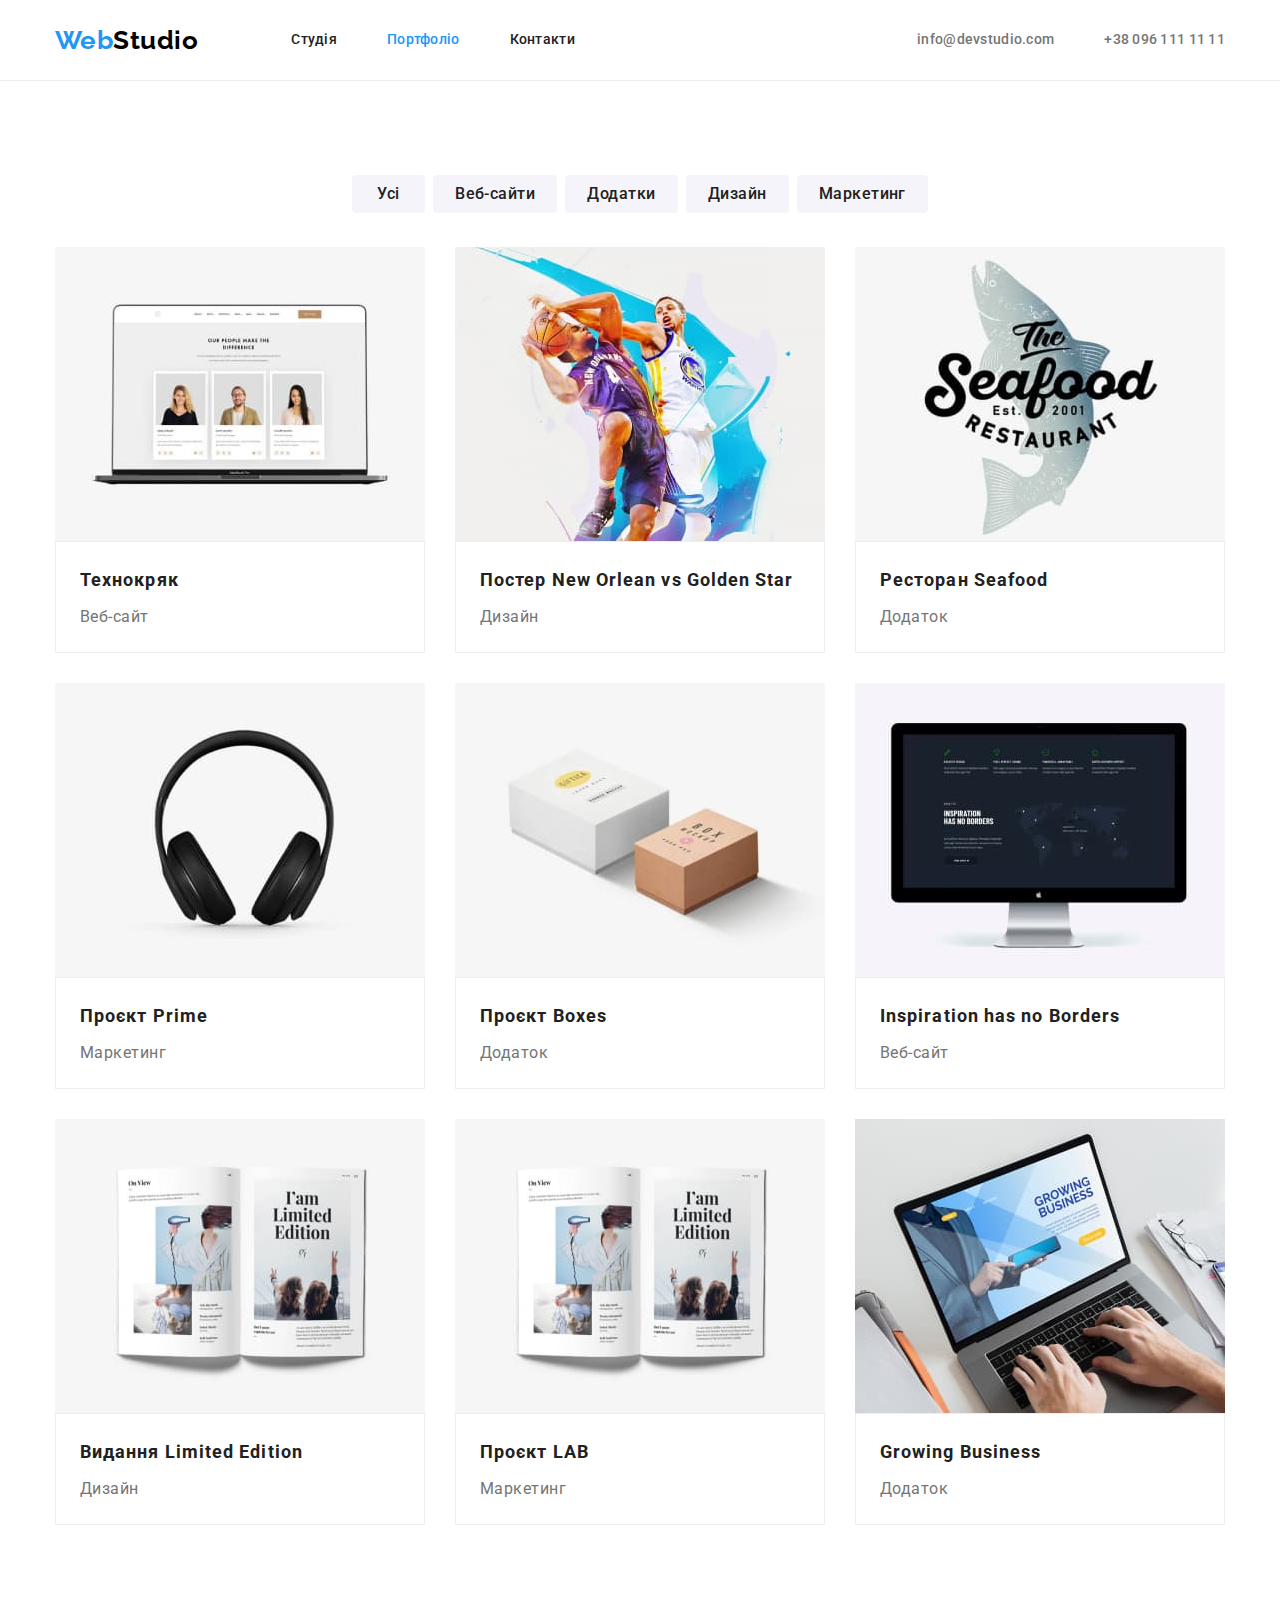
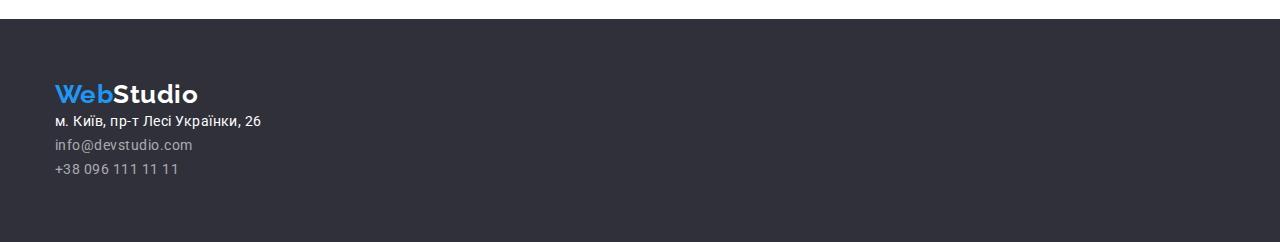
==== portfolio.html @ c16cb2d6 "Додає стилі для геометрії і позиціонування контенту за допомогою Flexbox" ====
<!DOCTYPE html>
<html lang="uk">
  <head>
    <meta charset="UTF-8" />
    <meta http-equiv="X-UA-Compatible" content="IE=edge" />
    <meta name="viewport" content="width=device-width, initial-scale=1.0" />
    <title>Document</title>
    <link rel="preconnect" href="https://fonts.googleapis.com" />
    <link rel="preconnect" href="https://fonts.gstatic.com" crossorigin />
    <link
      href="https://fonts.googleapis.com/css2?family=Raleway:wght@700&family=Roboto:wght@400;500;700;900&display=swap"
      rel="stylesheet"
    />
    <link
      rel="stylesheet"
      href="https://cdnjs.cloudflare.com/ajax/libs/modern-normalize/1.0.0/modern-normalize.min.css"
    />
    <link rel="stylesheet" href="./css/styles.css" />
  </head>
  <body>
    <!-- Header with Nav-pannel -->
    <header class="header">
      <!-- Панель навігації -->
      <div class="container navigation-container">
        <a href="./index.html" class="logo link"><span class="logo-web">Web</span>Studio</a>
        <nav>
          <ul class="list nav-list">
            <li class="item">
              <a href="./index.html" class="nav-link link">Студія</a>
            </li>
            <li class="item">
              <a href="./portfolio.html" class="nav-link link link-current">Портфоліо</a>
            </li>
            <li class="item"><a href="#" class="nav-link link">Контакти</a></li>
          </ul>
        </nav>
        <ul class="list auth-list">
          <li class="item">
            <a href="mailto:info@devstudio.com" class="auth-link link">info@devstudio.com</a>
          </li>
          <li class="item">
            <a href="tel:+380961111111" class="auth-link link">+38 096 111 11 11</a>
          </li>
        </ul>
      </div>
    </header>
    <main>
      <section class="portfolio">
        <div class="container portfolio-container">
          <h1 class="visually-hidden">Портфоліо</h1>
          <ul class="list filtr-list">
            <li class="item"><button type="button" class="button-portfolio">Усі</button></li>
            <li class="item">
              <button type="button" class="button-portfolio">Веб-сайти</button>
            </li>
            <li class="item">
              <button type="button" class="button-portfolio">Додатки</button>
            </li>
            <li class="item">
              <button type="button" class="button-portfolio">Дизайн</button>
            </li>
            <li class="item">
              <button type="button" class="button-portfolio">Маркетинг</button>
            </li>
          </ul>
          <ul class="list portfolio-list">
            <li class="portfolio-elements">
              <a href="#" class="link">
                <img
                  src="./images/technocrack.jpg"
                  alt="Ноутбук"
                  width="370"
                  height="294"
                  class="portfolio-image"
                />
                <div class="container-card">
                  <h2 class="portfolio-subtitle">Технокряк</h2>
                  <p class="portfolio-text">Веб-сайт</p>
                </div>
              </a>
            </li>
            <li class="portfolio-elements">
              <a href="#" class="link">
                <img
                  src="./images/poster.jpg"
                  alt="Гравці грають у баскетбол"
                  width="370"
                  height="294"
                  class="portfolio-image"
                />
                <div class="container-card">
                  <h2 class="portfolio-subtitle">Постер New Orlean vs Golden Star</h2>
                  <p class="portfolio-text">Дизайн</p>
                </div>
              </a>
            </li>
            <li class="portfolio-elements">
              <a href="#" class="link">
                <img
                  src="./images/seafood.jpg"
                  alt="Емблема із зображенням риби"
                  width="370"
                  height="294"
                  class="portfolio-image"
                />
                <div class="container-card">
                  <h2 class="portfolio-subtitle">Ресторан Seafood</h2>
                  <p class="portfolio-text">Додаток</p>
                </div>
              </a>
            </li>
            <li class="portfolio-elements">
              <a href="#" class="link">
                <img
                  src="./images/prime.jpg"
                  alt="Навушники"
                  width="370"
                  height="294"
                  class="portfolio-image"
                />
                <div class="container-card">
                  <h2 class="portfolio-subtitle">Проєкт Prime</h2>
                  <p class="portfolio-text">Маркетинг</p>
                </div>
              </a>
            </li>
            <li class="portfolio-elements">
              <a href="#" class="link">
                <img
                  src="./images/project-boxes.jpg"
                  alt="Дві пакувальні коробки"
                  width="370"
                  height="294"
                  class="portfolio-image"
                />
                <div class="container-card">
                  <h2 class="portfolio-subtitle">Проєкт Boxes</h2>
                  <p class="portfolio-text">Додаток</p>
                </div>
              </a>
            </li>
            <li class="portfolio-elements">
              <a href="#" class="link">
                <img
                  src="./images/inspiratoin-has-no-borders.jpg"
                  alt="Монітор комп'ютера"
                  width="370"
                  height="294"
                  class="portfolio-image"
                />
                <div class="container-card">
                  <h2 class="portfolio-subtitle">Inspiration has no Borders</h2>
                  <p class="portfolio-text">Веб-сайт</p>
                </div>
              </a>
            </li>
            <li class="portfolio-elements">
              <a href="#" class="link">
                <img
                  src="./images/limited-edition.jpg"
                  alt="Журнал"
                  width="370"
                  height="294"
                  class="portfolio-image"
                />
                <div class="container-card">
                  <h2 class="portfolio-subtitle">Видання Limited Edition</h2>
                  <p class="portfolio-text">Дизайн</p>
                </div>
              </a>
            </li>
            <li class="portfolio-elements">
              <a href="#" class="link">
                <img
                  src="./images/limited-edition.jpg"
                  alt="Етикетка"
                  width="370"
                  height="294"
                  class="portfolio-image"
                />
                <div class="container-card">
                  <h2 class="portfolio-subtitle">Проєкт LAB</h2>
                  <p class="portfolio-text">Маркетинг</p>
                </div>
              </a>
            </li>
            <li class="portfolio-elements">
              <a href="#" class="link">
                <img
                  src="./images/growing-busines.jpg"
                  alt="Людина працює за ноутбуком"
                  width="370"
                  height="294"
                  class="portfolio-image"
                />
                <div class="container-card">
                  <h2 class="portfolio-subtitle">Growing Business</h2>
                  <p class="portfolio-text">Додаток</p>
                </div>
              </a>
            </li>
          </ul>
        </div>
      </section>
    </main>
    <!-- Footer -->
    <footer class="cellar">
      <div class="container sellar-container">
        <a href="./index.html" class="logo logo-cellar link"
          ><span class="logo-web">Web</span>Studio</a
        >
        <address>
          <ul class="list cellar-list">
            <li>
              <a
                href="https://goo.gl/maps/CPtrU1FHBa2aNyZL9"
                target="_blank"
                rel="noopener noreferrer nofollow"
                class="adress link"
                >м. Київ, пр-т Лесі Українки, 26</a
              >
            </li>
            <li>
              <a href="mailto:info@devstudio.com" class="adress-link link">info@devstudio.com</a>
            </li>
            <li><a href="tel:+380961111111" class="adress-link link">+38 096 111 11 11</a></li>
          </ul>
        </address>
      </div>
    </footer>
  </body>
</html>
---- css/styles.css ----
html {
  box-sizing: border-box;
}

*,
*::before,
*::after {
  box-sizing: inherit;
}

:root {
  --primary-text-color: #212121;
  --secondary-text-color: #757575;
  --accent-text-color: #2196f3;
  --nav-logo-color: #000000;
  --white-text-color: #ffffff;
  --footer-link-color: rgba(255, 255, 255, 0.6);
  --primary-background-color: #ffffff;
  --secondary-background-color: #f5f4fa;
  --footer-background-color: #2f303a;
  --button-primary-background-color: #2196f3;
  --button-secondary-background-color: #f5f4fa;
  --secondary-background-color-hero-button: #188ce8;
  --portfolio-border-elements-color: #eeeeee;
  --border-bottom-header-color: #ececec;
}

body {
  font-family: 'Roboto', sans-serif;
  letter-spacing: 0.03em;
  color: var(--primary-text-color);
  background-color: var(--primary-background-color);
}

.link {
  text-decoration: none;
}

.list {
  list-style: none;
}

.container {
  width: 1200px;
  padding-right: 15px;
  padding-left: 15px;
  margin-left: auto;
  margin-right: auto;
  /* outline: 1px solid tomato; */
}

/* button */

.button-hero {
  display: inline-block;
  border: 0px solid transparent;
  padding-top: 10px;
  padding-bottom: 10px;
  padding-left: 32px;
  padding-right: 32px;
  border-radius: 4px;
  min-width: 216px;
  text-align: center;

  font-weight: 700;
  font-size: 16px;
  line-height: 1.88;
  letter-spacing: 0.06em;
  font-family: inherit;
  cursor: pointer;
  color: var(--white-text-color);
  background-color: var(--button-primary-background-color);
}

.button-hero:hover,
.button-hero:focus {
  background-color: var(--secondary-background-color-hero-button);
}

.button-portfolio {
  display: inline-block;
  border: 0px solid transparent;
  padding-top: 6px;
  padding-bottom: 6px;
  padding-left: 22px;
  padding-right: 22px;
  border-radius: 4px;
  min-width: 73px;
  text-align: center;

  font-weight: 500;
  font-size: 16px;
  line-height: 1.62;
  letter-spacing: 0.03em;
  font-family: inherit;
  cursor: pointer;
  color: var(--primary-text-color);
  background-color: var(--button-secondary-background-color);
}

.button-portfolio:hover,
.button-portfolio:focus {
  color: var(--white-text-color);
  background-color: var(--button-primary-background-color);
}

/* Logo */

.logo {
  font-family: 'Raleway', sans-serif;
  font-weight: 700;
  font-size: 26px;
  line-height: 1.19;
  color: var(--nav-logo-color);
}

.logo-web {
  color: var(--accent-text-color);
}

.logo-cellar {
  color: var(--white-text-color);
}

/* Navigation panel */

.navigation-container {
  display: flex;
  align-items: center;
  justify-content: flex-start;
}

.nav-list,
.auth-list {
  display: flex;
  margin-top: 0;
  margin-bottom: 0;
  padding-left: 0;
}

.nav-list {
  margin-left: 93px;
}

.auth-list {
  margin-left: auto;
}

.nav-list .item:not(:last-child),
.auth-list .item:not(:last-child) {
  margin-right: 50px;
}

.nav-link {
  display: block;
  padding-top: 32px;
  padding-bottom: 32px;

  font-weight: 500;
  font-size: 14px;
  line-height: 1.14;
  letter-spacing: 0.02em;
  color: var(--primary-text-color);
}

.nav-link:hover,
.nav-link:focus {
  color: var(--accent-text-color);
}

.link-current {
  color: var(--accent-text-color);
}

.auth-link {
  display: block;
  padding-top: 32px;
  padding-bottom: 32px;

  font-weight: 500;
  font-size: 14px;
  line-height: 1.14;
  letter-spacing: 0.02em;
  color: var(--secondary-text-color);
}

.auth-link:hover,
.auth-link:focus {
  color: var(--accent-text-color);
}

.header {
  border-bottom: 1px solid var(--border-bottom-header-color);
}

/* Приховування заголовка - Hidden headers */

.visually-hidden {
  position: absolute;
  white-space: nowrap;
  width: 1px;
  height: 1px;
  overflow: hidden;
  border: 0;
  padding: 0;
  clip: rect(0 0 0 0);
  clip-path: inset(50%);
  margin: -1px;
}

/* Images */

.activity-image,
.team-image,
.portfolio-image {
  display: block;
}

/* Section "Hero" */

.hero {
  text-align: center;
  background-color: var(--footer-background-color);
}

.hero-title {
  display: inline-block;
  margin-top: 0;
  margin-bottom: 30px;

  font-weight: 900;
  font-size: 44px;
  line-height: 1.36;
  letter-spacing: 0.06em;
  text-transform: uppercase;
  color: var(--white-text-color);
}

/* Section "Preference" */

.preferense-container {
  padding-top: 94px;
  padding-bottom: 94px;
}

.preference-list {
  display: flex;
  margin-top: 0;
  margin-bottom: 0;
  padding-left: 0;
}

.preference-list .item {
  /* width: 270px; */
  width: calc((100%-90px) / 4);
}

.preference-list .item:not(:last-child) {
  margin-right: 30px;
}

.preference-subtitle {
  display: block;
  margin-top: 0;
  margin-bottom: 10px;

  font-weight: 700;
  font-size: 14px;
  line-height: 1.14;
  text-transform: uppercase;
}

.preference-text {
  display: block;
  margin-top: 0;
  margin-bottom: 0;

  font-size: 14px;
  line-height: 1.71;
  color: var(--secondary-text-color);
}

/* Section Activity */

.activity-container {
  padding-bottom: 94px;
}

.section-title {
  display: block;
  margin-top: 0;
  margin-bottom: 50px;

  font-weight: 700;
  font-size: 36px;
  line-height: 1.17;
  text-align: center;
}

.activity-list {
  display: flex;
  margin-top: 0;
  margin-bottom: 0;
  padding-left: 0;
  /* width: 370px; */
  width: calc((100%-60) / 3);
}

.activity-list .item:not(:last-child) {
  margin-right: 30px;
}

/* Section Team */

.team {
  background-color: var(--secondary-background-color);
}

.team-container {
  padding-top: 94px;
  padding-bottom: 94px;
}

.team-list {
  display: flex;
  margin-top: 0;
  margin-bottom: 0;
  padding-left: 0;
}

.team-card {
  /* width: 270px; */
  width: calc((100%-90) / 4);
  padding-bottom: 30px;

  background-color: var(--primary-background-color);
}

.team-list > .team-card:not(:last-child) {
  margin-right: 30px;
}

.team-subtitle {
  display: block;
  margin-top: 30px;
  margin-bottom: 10px;

  font-weight: 500;
  font-size: 16px;
  line-height: 1.19;
  text-align: center;
}

.team-text {
  display: block;
  margin-top: 0;
  margin-bottom: 0;

  font-size: 16px;
  line-height: 1.19;
  text-align: center;
  color: var(--secondary-text-color);
}

.team-image {
  display: block;
}

/* Portfolio */

.portfolio-container {
  padding-top: 94px;
  padding-bottom: 94px;
}

.filtr-list {
  display: flex;
  justify-content: center;
  margin-top: 0;
  margin-bottom: 34px;
  padding-left: 0;
}

.filtr-list .item:not(:last-child) {
  margin-right: 8px;
}

.portfolio-list {
  display: flex;
  flex-wrap: wrap;
  margin-top: 0;
  margin-bottom: 0;
  padding-left: 0;
}

.portfolio-elements {
  width: 370px;
}

.portfolio-elements:not(:nth-child(3n)) {
  margin-right: 30px;
}

.portfolio-elements:not(:nth-last-child(-n + 3)) {
  margin-bottom: 30px;
}

.portfolio-subtitle {
  display: block;
  margin-top: 0;
  margin-bottom: 4px;

  font-weight: 700;
  font-size: 18px;
  line-height: 2;
  letter-spacing: 0.06em;
  color: var(--primary-text-color);
}

.portfolio-text {
  display: block;
  margin-top: 0;
  margin-bottom: 0;

  font-size: 16px;
  line-height: 1.88;
  color: var(--secondary-text-color);
}

.portfolio-card {
  width: 370px;
}

.container-card {
  padding-top: 20px;
  padding-bottom: 20px;
  padding-left: 24px;
  padding-right: 24px;
  border: 1px solid var(--portfolio-border-elements-color);
}

/* Footer */

.cellar {
  background-color: var(--footer-background-color);
}

.sellar-container {
  padding-top: 60px;
  padding-bottom: 60px;
}

.cellar-list {
  margin-top: 0;
  margin-bottom: 0;
  padding-left: 0;
}

.adress {
  font-style: normal;
  font-size: 14px;
  line-height: 1.71;
  color: var(--white-text-color);
}

.adress-link {
  font-style: normal;
  font-weight: 400;
  font-size: 14px;
  line-height: 1.71;
  color: var(--footer-link-color);
}

.adress-link:hover,
.adress-link:focus {
  color: var(--accent-text-color);
}
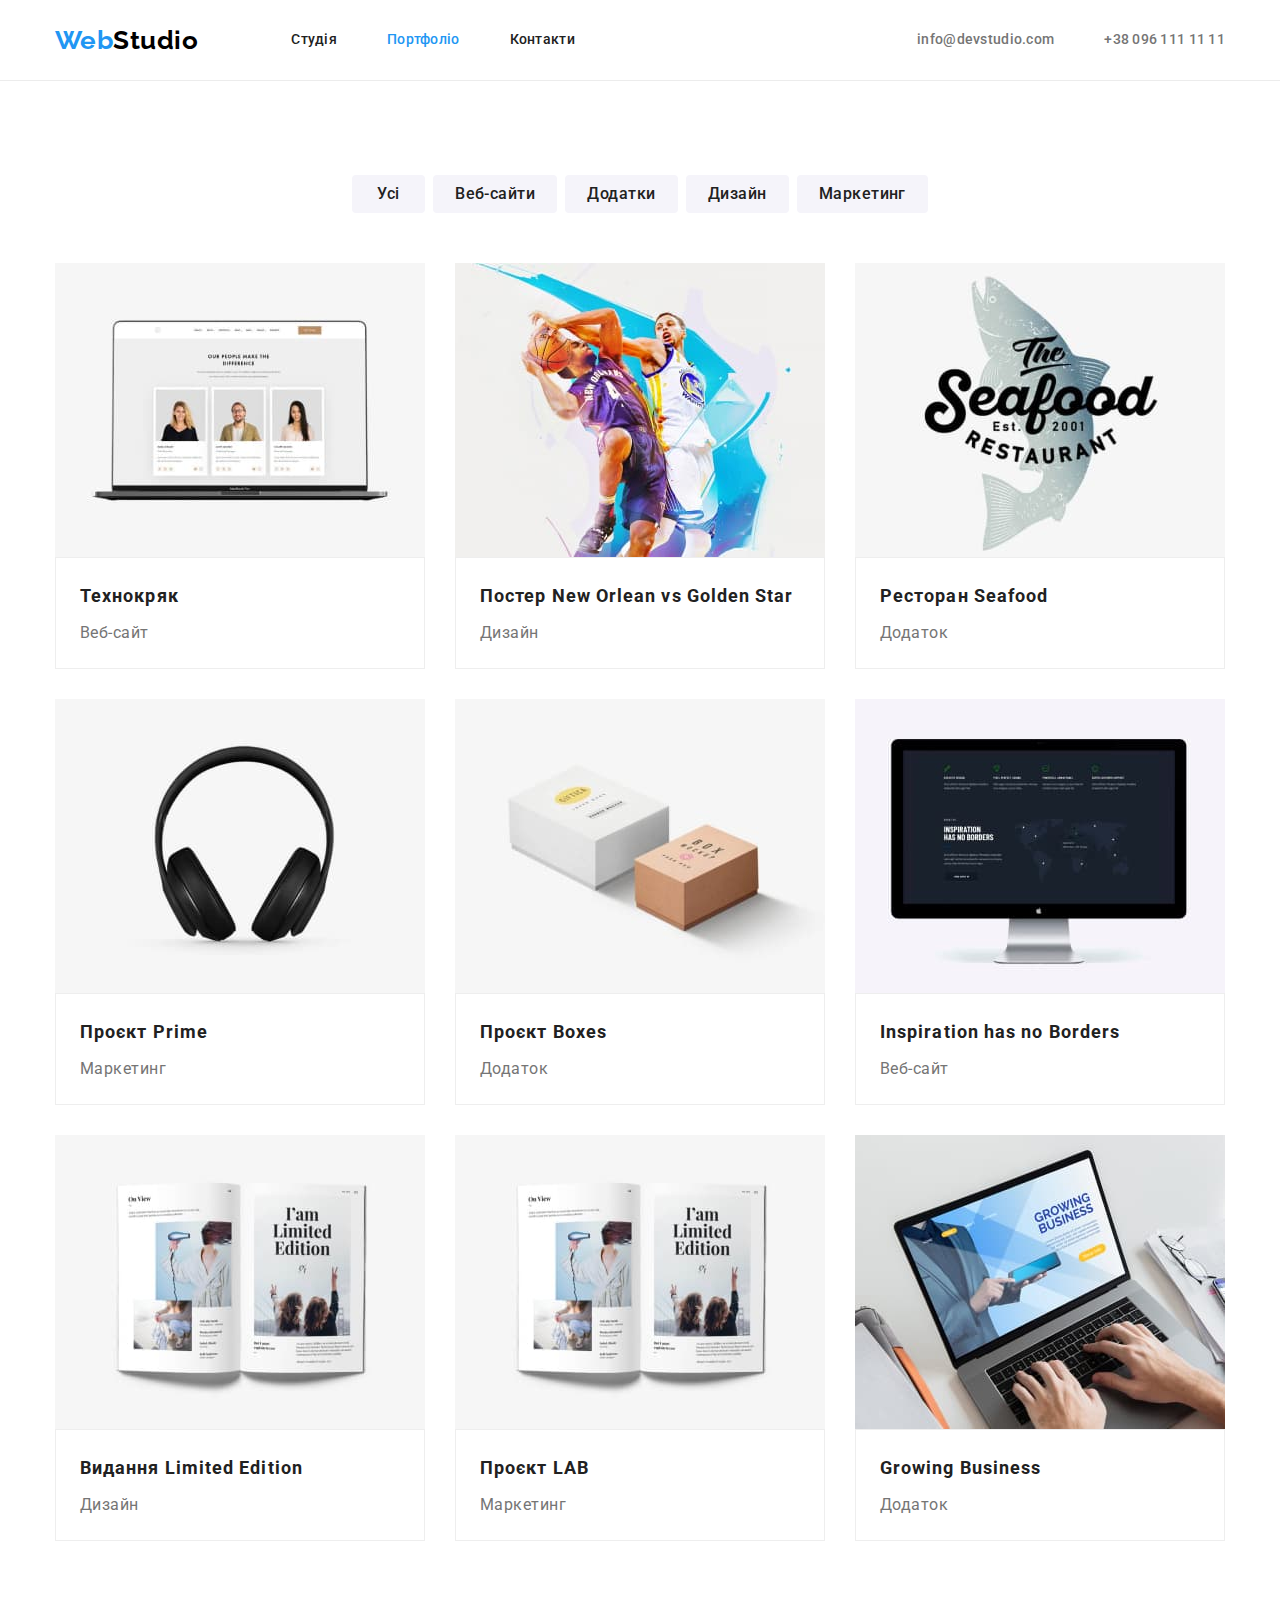
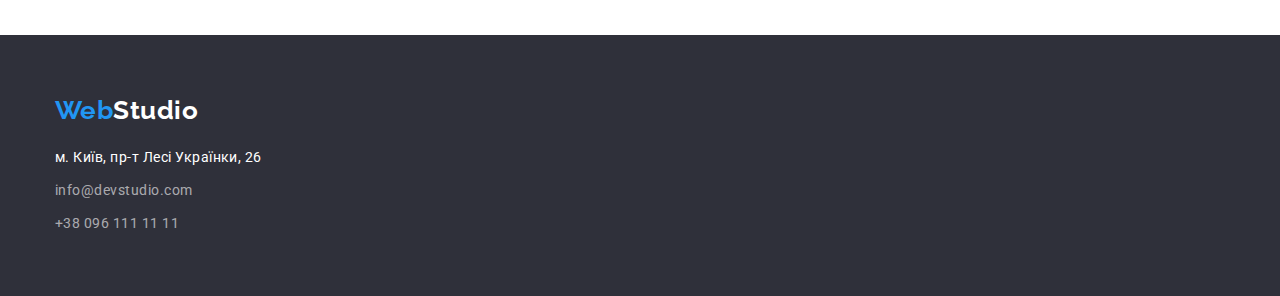
==== commit 00ed68e9: "Вносить зміни згідно зауважень ментора" ====
--- a/portfolio.html
+++ b/portfolio.html
@@ -211,7 +211,7 @@
         >
         <address>
           <ul class="list cellar-list">
-            <li>
+            <li class="adress-item">
               <a
                 href="https://goo.gl/maps/CPtrU1FHBa2aNyZL9"
                 target="_blank"
@@ -220,10 +220,12 @@
                 >м. Київ, пр-т Лесі Українки, 26</a
               >
             </li>
-            <li>
+            <li class="adress-item">
               <a href="mailto:info@devstudio.com" class="adress-link link">info@devstudio.com</a>
             </li>
-            <li><a href="tel:+380961111111" class="adress-link link">+38 096 111 11 11</a></li>
+            <li class="adress-item">
+              <a href="tel:+380961111111" class="adress-link link">+38 096 111 11 11</a>
+            </li>
           </ul>
         </address>
       </div>
--- a/css/styles.css
+++ b/css/styles.css
@@ -23,6 +23,9 @@
   --secondary-background-color-hero-button: #188ce8;
   --portfolio-border-elements-color: #eeeeee;
   --border-bottom-header-color: #ececec;
+  --shadow-bottom-first-color: rgba(0, 0, 0, 0.1);
+  --shadow-bottom-second-color: rgba(0, 0, 0, 0.08);
+  --shadow-bottom-third-color: rgba(0, 0, 0, 0.12);
 }
 
 body {
@@ -52,12 +55,14 @@
 /* button */
 
 .button-hero {
-  display: inline-block;
+  display: block;
   border: 0px solid transparent;
   padding-top: 10px;
   padding-bottom: 10px;
   padding-left: 32px;
   padding-right: 32px;
+  margin-left: auto;
+  margin-right: auto;
   border-radius: 4px;
   min-width: 216px;
   text-align: center;
@@ -102,6 +107,9 @@
 .button-portfolio:focus {
   color: var(--white-text-color);
   background-color: var(--button-primary-background-color);
+  box-shadow: 0px 3px 1px var(--shadow-bottom-first-color),
+    0px 1px 2px var(--shadow-bottom-second-color), 0px 2px 2px var(--shadow-bottom-third-color);
+  color: var(--white-text-color);
 }
 
 /* Logo */
@@ -119,6 +127,8 @@
 }
 
 .logo-cellar {
+  display: inline-block;
+  margin-bottom: 20px;
   color: var(--white-text-color);
 }
 
@@ -218,6 +228,11 @@
 
 /* Section "Hero" */
 
+.hero-container {
+  padding-top: 200px;
+  padding-bottom: 200px;
+}
+
 .hero {
   text-align: center;
   background-color: var(--footer-background-color);
@@ -225,6 +240,7 @@
 
 .hero-title {
   display: inline-block;
+  width: 700px;
   margin-top: 0;
   margin-bottom: 30px;
 
@@ -232,6 +248,7 @@
   font-size: 44px;
   line-height: 1.36;
   letter-spacing: 0.06em;
+  text-align: center;
   text-transform: uppercase;
   color: var(--white-text-color);
 }
@@ -331,7 +348,6 @@
 .team-card {
   /* width: 270px; */
   width: calc((100%-90) / 4);
-  padding-bottom: 30px;
 
   background-color: var(--primary-background-color);
 }
@@ -340,9 +356,13 @@
   margin-right: 30px;
 }
 
+.team-item {
+  padding: 30px;
+}
+
 .team-subtitle {
   display: block;
-  margin-top: 30px;
+  margin-top: 0;
   margin-bottom: 10px;
 
   font-weight: 500;
@@ -377,7 +397,7 @@
   display: flex;
   justify-content: center;
   margin-top: 0;
-  margin-bottom: 34px;
+  margin-bottom: 50px;
   padding-left: 0;
 }
 
@@ -456,6 +476,15 @@
   padding-left: 0;
 }
 
+.adress-item {
+  display: block;
+  margin-bottom: 9px;
+}
+
+.adress-item:nth-child(3) {
+  margin-bottom: 0;
+}
+
 .adress {
   font-style: normal;
   font-size: 14px;
